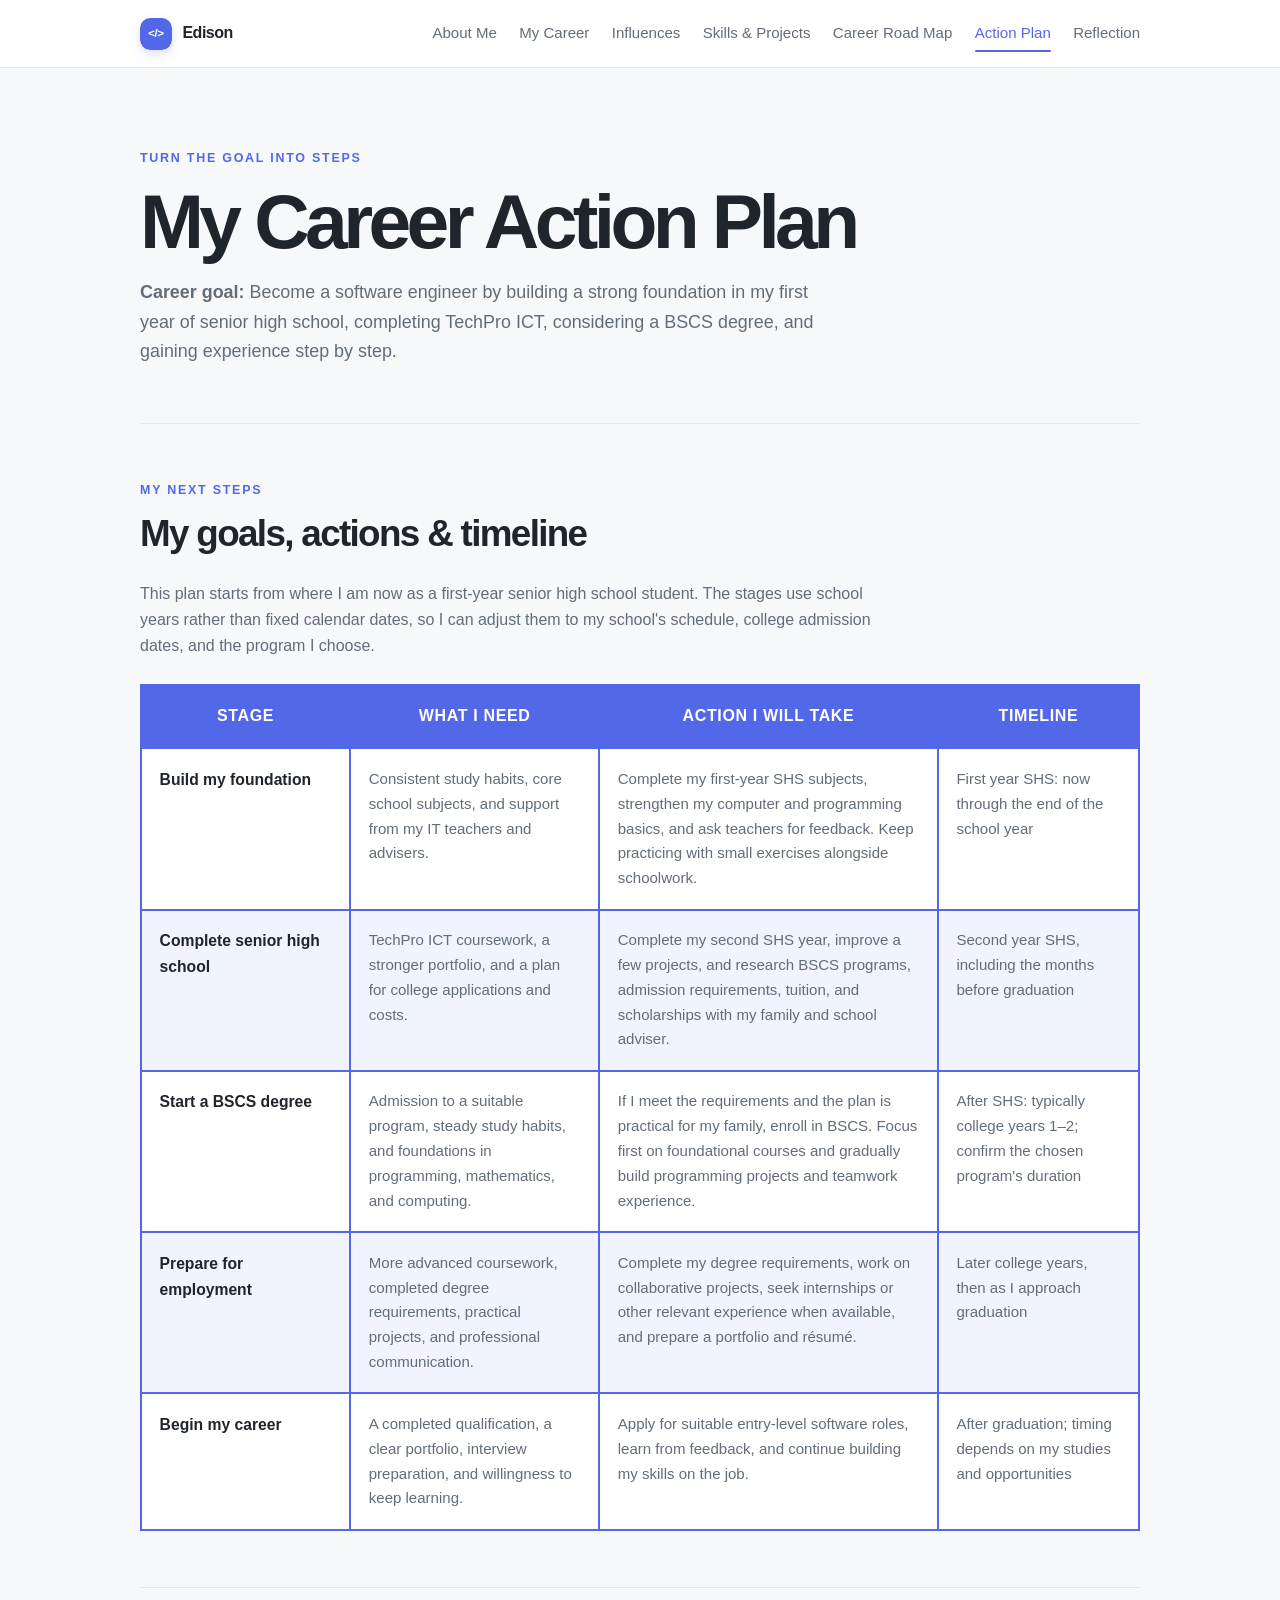
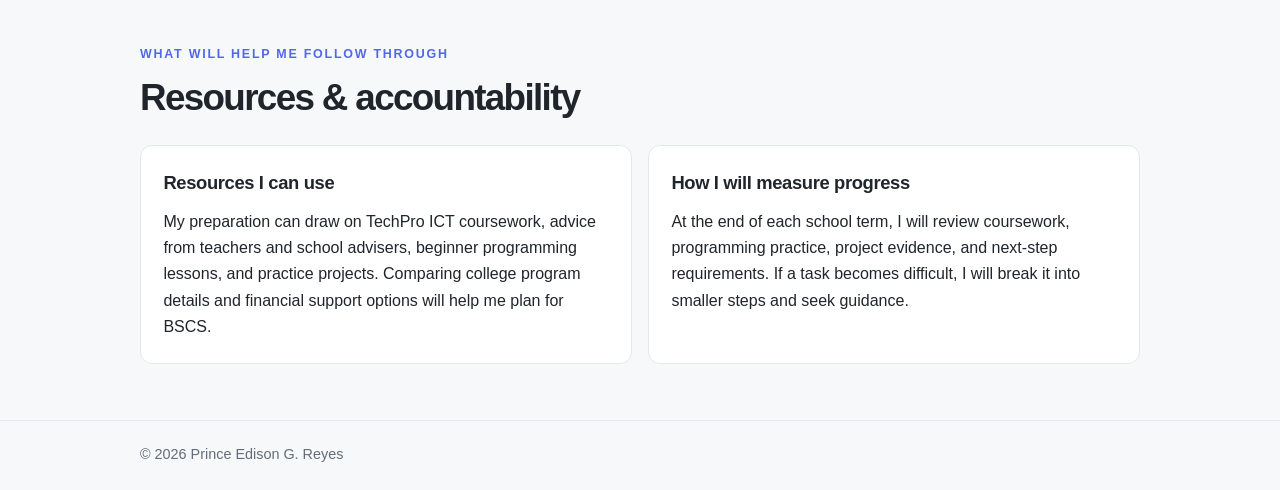
==== action-plan.html @ 45c9e908 "commit" ====
<!DOCTYPE html>
<html lang="en">
<head>
  <meta charset="UTF-8">
  <meta name="viewport" content="width=device-width, initial-scale=1.0">
  <meta name="description" content="My timeline and action plan for preparing for a software engineering career.">
  <title>Career Action Plan | Edison</title>
  <link rel="stylesheet" href="style.css?v=3">
</head>
<body>
  <header class="site-header">
    <div class="container nav">
      <a class="brand" href="index.html"><span class="brand-mark" aria-hidden="true">&lt;/&gt;</span><span>Edison</span></a>
      <nav aria-label="Main navigation">
        <a href="index.html">About Me</a>
        <a href="career.html">My Career</a>
        <a href="influences.html">Influences</a>
        <a href="skills-projects.html">Skills &amp; Projects</a>
        <a href="career-roadmap.html">Career Road Map</a>
        <a href="action-plan.html" aria-current="page">Action Plan</a>
        <a href="reflection.html">Reflection</a>
      </nav>
    </div>
  </header>

  <main class="container">
    <section class="page-intro" aria-labelledby="page-title">
      <p class="eyebrow">Turn the goal into steps</p>
      <h1 id="page-title">My Career Action Plan</h1>
      <p class="intro"><strong>Career goal:</strong> Become a software engineer by building a strong foundation in my first year of senior high school, completing TechPro ICT, considering a BSCS degree, and gaining experience step by step.</p>
    </section>

    <section class="content-section" aria-labelledby="timeline-title">
      <p class="eyebrow">My next steps</p>
      <h2 class="section-title" id="timeline-title">My goals, actions &amp; timeline</h2>
      <p class="section-lead">This plan starts from where I am now as a first-year senior high school student. The stages use school years rather than fixed calendar dates, so I can adjust them to my school's schedule, college admission dates, and the program I choose.</p>
      <div class="action-table-wrap" role="region" aria-label="Career action plan table" tabindex="0">
        <table class="action-plan-table">
          <thead>
            <tr>
              <th scope="col">Stage</th>
              <th scope="col">What I Need</th>
              <th scope="col">Action I Will Take</th>
              <th scope="col">Timeline</th>
            </tr>
          </thead>
          <tbody>
            <tr>
              <th scope="row">Build my foundation</th>
              <td>Consistent study habits, core school subjects, and support from my IT teachers and advisers.</td>
              <td>Complete my first-year SHS subjects, strengthen my computer and programming basics, and ask teachers for feedback. Keep practicing with small exercises alongside schoolwork.</td>
              <td>First year SHS: now through the end of the school year</td>
            </tr>
            <tr>
              <th scope="row">Complete senior high school</th>
              <td>TechPro ICT coursework, a stronger portfolio, and a plan for college applications and costs.</td>
              <td>Complete my second SHS year, improve a few projects, and research BSCS programs, admission requirements, tuition, and scholarships with my family and school adviser.</td>
              <td>Second year SHS, including the months before graduation</td>
            </tr>
            <tr>
              <th scope="row">Start a BSCS degree</th>
              <td>Admission to a suitable program, steady study habits, and foundations in programming, mathematics, and computing.</td>
              <td>If I meet the requirements and the plan is practical for my family, enroll in BSCS. Focus first on foundational courses and gradually build programming projects and teamwork experience.</td>
              <td>After SHS: typically college years 1–2; confirm the chosen program's duration</td>
            </tr>
            <tr>
              <th scope="row">Prepare for employment</th>
              <td>More advanced coursework, completed degree requirements, practical projects, and professional communication.</td>
              <td>Complete my degree requirements, work on collaborative projects, seek internships or other relevant experience when available, and prepare a portfolio and résumé.</td>
              <td>Later college years, then as I approach graduation</td>
            </tr>
            <tr>
              <th scope="row">Begin my career</th>
              <td>A completed qualification, a clear portfolio, interview preparation, and willingness to keep learning.</td>
              <td>Apply for suitable entry-level software roles, learn from feedback, and continue building my skills on the job.</td>
              <td>After graduation; timing depends on my studies and opportunities</td>
            </tr>
          </tbody>
        </table>
      </div>
    </section>

    <section class="content-section" aria-labelledby="support-title">
      <p class="eyebrow">What will help me follow through</p>
      <h2 class="section-title" id="support-title">Resources &amp; accountability</h2>
      <div class="info-grid">
        <article class="info-card">
          <h3>Resources I can use</h3>
          <p>My preparation can draw on TechPro ICT coursework, advice from teachers and school advisers, beginner programming lessons, and practice projects. Comparing college program details and financial support options will help me plan for BSCS.</p>
        </article>
        <article class="info-card">
          <h3>How I will measure progress</h3>
          <p>At the end of each school term, I will review coursework, programming practice, project evidence, and next-step requirements. If a task becomes difficult, I will break it into smaller steps and seek guidance.</p>
        </article>
      </div>
    </section>
  </main>

  <footer class="site-footer">
    <div class="container"><p>&copy; <span id="current-year"></span> Prince Edison G. Reyes</p></div>
  </footer>
  <script src="script.js"></script>
</body>
</html>
---- style.css ----
:root {
  color-scheme: light;
  --ink: #20252c;
  --muted: #626d79;
  --paper: #f7f8fa;
  --accent: #5368e8;
  --line: #e4e7ec;
  --surface: #fff;
}

* {
  box-sizing: border-box;
}

html {
  scroll-behavior: smooth;
}

body {
  margin: 0;
  background: var(--paper);
  color: var(--ink);
  font-family: Arial, Helvetica, sans-serif;
  line-height: 1.65;
}

a {
  color: inherit;
}

.container {
  width: min(100% - 2.5rem, 1000px);
  margin-inline: auto;
}

.site-header {
  padding: 1.1rem 0;
  border-bottom: 1px solid var(--line);
  background: rgba(255, 255, 255, 0.92);
  animation: header-enter 500ms ease-out both;
}

.nav {
  display: flex;
  align-items: center;
  justify-content: space-between;
  gap: 1.5rem;
}

.brand {
  display: inline-flex;
  align-items: center;
  gap: 0.65rem;
  flex-shrink: 0;
  font-weight: 700;
  letter-spacing: -0.03em;
  text-decoration: none;
}

.brand-mark {
  display: grid;
  width: 2rem;
  height: 2rem;
  place-items: center;
  border-radius: 0.65rem;
  background: var(--accent);
  color: #fff;
  font-size: 0.72rem;
  font-weight: 800;
  letter-spacing: -0.04em;
  box-shadow: 0 4px 10px rgba(83, 104, 232, 0.2);
}

nav {
  display: flex;
  flex-wrap: wrap;
  gap: 1.4rem;
}

nav a {
  position: relative;
  color: var(--muted);
  font-size: 0.94rem;
  text-decoration: none;
  text-underline-offset: 0.25em;
}

nav a::after {
  position: absolute;
  right: 0;
  bottom: -0.35rem;
  left: 0;
  height: 2px;
  border-radius: 2px;
  background: var(--accent);
  content: "";
  transform: scaleX(0);
  transform-origin: left center;
  transition: transform 220ms ease;
}

nav a:hover,
nav a:focus-visible,
nav a[aria-current="page"] {
  color: var(--accent);
}

nav a[aria-current="page"] {
  text-decoration: none;
}

nav a:hover::after,
nav a:focus-visible::after,
nav a[aria-current="page"]::after {
  transform: scaleX(1);
}

nav a:nth-child(1) { animation-delay: 80ms; }
nav a:nth-child(2) { animation-delay: 140ms; }
nav a:nth-child(3) { animation-delay: 200ms; }
nav a:nth-child(4) { animation-delay: 260ms; }
nav a:nth-child(5) { animation-delay: 320ms; }
nav a:nth-child(6) { animation-delay: 380ms; }
nav a:nth-child(7) { animation-delay: 440ms; }

nav a {
  animation: nav-link-enter 420ms ease-out both;
}

@keyframes header-enter {
  from {
    opacity: 0;
    transform: translateY(-12px);
  }

  to {
    opacity: 1;
    transform: translateY(0);
  }
}

@keyframes nav-link-enter {
  from {
    opacity: 0;
    transform: translateY(-6px);
  }

  to {
    opacity: 1;
    transform: translateY(0);
  }
}

h1,
h2,
h3,
p {
  margin-top: 0;
}

h1 {
  max-width: 760px;
  margin-bottom: 1rem;
  font-size: clamp(2.6rem, 7vw, 4.8rem);
  line-height: 1.06;
  letter-spacing: -0.06em;
}

h3 {
  margin-bottom: 0.65rem;
  font-size: 1.15rem;
  letter-spacing: -0.02em;
}

.hero {
  display: grid;
  grid-template-columns: minmax(0, 1fr) 260px;
  align-items: center;
  gap: 3rem;
  padding: 5.5rem 0;
}

.hero-copy {
  max-width: 650px;
}

.eyebrow {
  margin-bottom: 0.75rem;
  color: var(--accent);
  font-size: 0.78rem;
  font-weight: 700;
  letter-spacing: 0.14em;
  text-transform: uppercase;
}

.accent-text {
  color: var(--accent);
}

.intro {
  max-width: 680px;
  margin-bottom: 1.75rem;
  color: var(--muted);
  font-size: 1.12rem;
}

.button {
  display: inline-block;
  padding: 0.75rem 1.1rem;
  border: 2px solid var(--accent);
  border-radius: 0.5rem;
  background: var(--accent);
  color: #fff;
  font-weight: 700;
  text-decoration: none;
}

.button:hover,
.button:focus-visible {
  border-color: #3e52cf;
  background: #3e52cf;
}

.portrait {
  width: 240px;
  margin: 0;
  text-align: center;
}

.photo-caption {
  margin-top: 0.7rem;
  color: var(--muted);
  font-size: 0.8rem;
}

.profile-photo {
  width: 100%;
  aspect-ratio: 1;
  object-fit: cover;
  border: 8px solid var(--surface);
  border-radius: 50%;
  box-shadow: 0 0 0 1px var(--line), 0 16px 40px rgba(36, 48, 92, 0.1);
  filter: contrast(1.02) saturate(1.02) brightness(1.12);
  transform: scale(1.02);
  image-rendering: auto;
}

.page-intro {
  padding: 5rem 0 3.5rem;
}

.page-intro .intro {
  margin-bottom: 0;
}

.content-section {
  padding: 3.5rem 0;
  border-top: 1px solid var(--line);
}

.section-title {
  margin-bottom: 1.5rem;
  font-size: clamp(1.75rem, 4vw, 2.3rem);
  line-height: 1.2;
  letter-spacing: -0.045em;
}

.info-grid,
.skills-grid,
.requirements-grid,
.project-grid {
  display: grid;
  grid-template-columns: repeat(2, minmax(0, 1fr));
  gap: 1rem;
}

.info-card,
.project-card {
  padding: 1.4rem;
  border: 1px solid var(--line);
  border-radius: 0.75rem;
  background: var(--surface);
}

.info-card p:last-child,
.project-card p:last-child {
  margin-bottom: 0;
}

.info-grid .info-card:first-child {
  grid-column: auto;
}

.edit-note {
  display: block;
  margin-top: 0.5rem;
  color: var(--muted);
  font-size: 0.88rem;
  font-style: italic;
}

.callout {
  margin-top: 1.25rem;
  padding: 1.5rem;
  border-left: 4px solid var(--accent);
  border-radius: 0 0.75rem 0.75rem 0;
  background: #eef0ff;
}

.callout h3,
.callout h2 {
  margin-bottom: 0.5rem;
}

.callout p:last-child {
  margin-bottom: 0;
}

.contact-section {
  padding-bottom: 4rem;
}

.social-links {
  display: flex;
  flex-wrap: wrap;
  gap: 0.75rem;
  margin-top: 1.25rem;
}

.social-link {
  display: grid;
  width: 48px;
  height: 48px;
  place-items: center;
  border: 1px solid var(--line);
  border-radius: 50%;
  background: var(--surface);
  color: var(--accent);
  transition: background-color 150ms ease, color 150ms ease, transform 150ms ease;
}

.social-link:hover,
.social-link:focus-visible {
  transform: translateY(-2px);
  background: var(--accent);
  color: #fff;
}

.social-link:focus-visible {
  outline: 3px solid #aeb8ff;
  outline-offset: 3px;
}

.social-link svg {
  width: 23px;
  height: 23px;
  fill: none;
  stroke: currentColor;
  stroke-linecap: round;
  stroke-linejoin: round;
  stroke-width: 1.8;
}

.social-link .icon-dot {
  fill: currentColor;
  stroke: none;
}

.social-note {
  margin-top: 0.85rem;
  color: var(--muted);
  font-size: 0.85rem;
}

.section-lead {
  max-width: 740px;
  margin-bottom: 1.5rem;
  color: var(--muted);
}

.storage-note {
  margin: -0.6rem 0 1.5rem;
  color: var(--muted);
  font-size: 0.88rem;
}

.career-visual {
  display: flex;
  flex-wrap: wrap;
  align-items: center;
  justify-content: center;
  gap: 0.65rem;
  margin: 1.5rem 0;
  padding: 1.25rem;
  border: 1px solid var(--line);
  border-radius: 0.75rem;
  background: var(--surface);
  color: var(--accent);
  font-weight: 700;
}

.career-visual span:nth-child(odd) {
  padding: 0.45rem 0.7rem;
  border-radius: 2rem;
  background: #eef0ff;
}

.analysis-draft {
  display: grid;
  gap: 0.25rem;
  padding: 1.5rem;
  border: 1px solid var(--line);
  border-radius: 0.75rem;
  background: var(--surface);
}

.analysis-draft p {
  margin-bottom: 0.75rem;
}

.analysis-draft p:last-child {
  margin-bottom: 0;
}

.quick-links {
  display: grid;
  grid-template-columns: repeat(2, minmax(0, 1fr));
  gap: 0.75rem;
}

.quick-link {
  display: flex;
  justify-content: space-between;
  gap: 1rem;
  padding: 1rem 1.1rem;
  border: 1px solid var(--line);
  border-radius: 0.6rem;
  background: var(--surface);
  color: var(--accent);
  font-weight: 700;
  text-decoration: none;
}

.quick-link:hover,
.quick-link:focus-visible {
  border-color: var(--accent);
}

.factor-list {
  display: grid;
  gap: 0.8rem;
}

.factor-row {
  display: grid;
  grid-template-columns: 130px minmax(0, 1fr);
  gap: 1.25rem;
  padding: 1.35rem;
  border: 1px solid var(--line);
  border-radius: 0.75rem;
  background: var(--surface);
}

.factor-row h3 {
  margin-bottom: 0.45rem;
}

.factor-row p {
  margin-bottom: 0;
  color: var(--muted);
}

.factor-label {
  color: var(--accent);
  font-size: 0.78rem;
  font-weight: 700;
  letter-spacing: 0.1em;
  text-transform: uppercase;
}

.action-table-wrap {
  overflow-x: auto;
  border: 2px solid var(--accent);
  background: var(--surface);
}

.action-plan-table {
  width: 100%;
  min-width: 760px;
  table-layout: fixed;
  border-collapse: separate;
  border-spacing: 0;
  text-align: left;
}

.action-plan-table tr > :nth-child(1) {
  width: 21%;
}

.action-plan-table tr > :nth-child(2) {
  width: 25%;
}

.action-plan-table tr > :nth-child(3) {
  width: 34%;
}

.action-plan-table tr > :nth-child(4) {
  width: 20%;
}

.action-plan-table th,
.action-plan-table td {
  padding: 1.1rem;
  border-right: 2px solid var(--accent);
  border-bottom: 2px solid var(--accent);
  vertical-align: top;
}

.action-plan-table tr > :last-child {
  border-right: 0;
}

.action-plan-table tbody tr:last-child > * {
  border-bottom: 0;
}

.action-plan-table thead th {
  border-bottom: 2px solid var(--accent);
  background: var(--accent);
  color: #fff;
  font-size: 1rem;
  font-weight: 700;
  letter-spacing: 0.04em;
  text-align: center;
  text-transform: uppercase;
}

.action-plan-table tbody th {
  width: 22%;
  color: var(--ink);
  font-size: 0.98rem;
  text-align: left;
}

.action-plan-table td {
  color: var(--muted);
  font-size: 0.94rem;
}

.action-plan-table tbody tr:nth-child(even) {
  background: #f1f3ff;
}

.reflection-list {
  display: grid;
  gap: 0.85rem;
}

.reflection-prompt {
  padding: 1.3rem 1.4rem;
  border-left: 4px solid #cbd1ff;
  border-radius: 0 0.65rem 0.65rem 0;
  background: var(--surface);
}

.reflection-prompt h3 {
  margin-bottom: 0.55rem;
}

.reflection-prompt p {
  margin-bottom: 0;
  color: var(--muted);
}

.reflection-note {
  margin-bottom: 3.5rem;
}

.skill-card {
  border-top: 3px solid #cbd1ff;
}

.skills-grid .skill-card:last-child {
  grid-column: 1 / -1;
  justify-self: center;
  width: calc((100% - 1rem) / 2);
}

.evidence {
  color: var(--muted);
  font-size: 0.92rem;
}

.project-card {
  padding: 1.6rem;
}

.project-card p {
  color: var(--muted);
}

.project-card strong {
  color: var(--ink);
}

.project-card a {
  color: var(--accent);
  font-weight: 700;
  text-underline-offset: 0.2em;
}

.project-number,
.step-label {
  color: var(--accent);
  font-size: 0.76rem;
  font-weight: 700;
  letter-spacing: 0.12em;
}

.project-card h3 {
  font-size: 1.35rem;
}

.evidence-image {
  margin-top: 1.25rem;
  padding-top: 1rem;
  border-top: 1px solid var(--line);
}

.evidence-image img {
  display: block;
  width: 100%;
  max-height: 420px;
  object-fit: contain;
  object-position: center;
  border: 1px solid var(--line);
  border-radius: 0.5rem;
  background: var(--paper);
}

.evidence-image a {
  display: block;
  cursor: zoom-in;
}

.image-viewer {
  position: relative;
  width: min(96vw, 1200px);
  max-width: none;
  max-height: 94vh;
  padding: 3rem 1rem 1rem;
  border: 1px solid var(--line);
  border-radius: 0.75rem;
  background: var(--surface);
}

.image-viewer::backdrop {
  background: rgba(16, 20, 30, 0.82);
}

.image-viewer img {
  display: block;
  width: 100%;
  max-height: calc(94vh - 4rem);
  object-fit: contain;
}

.image-viewer-close {
  position: absolute;
  top: 0.5rem;
  right: 0.6rem;
  width: 2.25rem;
  height: 2.25rem;
  border: 0;
  border-radius: 50%;
  background: var(--paper);
  color: var(--ink);
  font-size: 1.5rem;
  line-height: 1;
  cursor: pointer;
}

.evidence-image figcaption,
.evidence-image-hint {
  margin: 0.5rem 0 0;
  color: var(--muted);
  font-size: 0.85rem;
  overflow-wrap: anywhere;
}

.evidence-image[hidden],
.evidence-image img[hidden],
.evidence-image figcaption[hidden],
.evidence-image-hint[hidden] {
  display: none;
}

.requirements-grid ul {
  margin-bottom: 0;
  padding-left: 1.2rem;
  color: var(--muted);
}

.requirements-grid li + li {
  margin-top: 0.7rem;
}

.roadmap {
  display: grid;
  gap: 1rem;
  margin: 0;
  padding: 0;
  list-style: none;
}

.roadmap-step {
  display: grid;
  grid-template-columns: 100px minmax(0, 1fr);
  gap: 1.25rem;
  padding: 1.5rem;
  border: 1px solid var(--line);
  border-radius: 0.75rem;
  background: var(--surface);
}

.roadmap-step h3 {
  margin-bottom: 0.5rem;
}

.roadmap-step p {
  color: var(--muted);
}

.roadmap-step .milestone {
  margin-bottom: 0;
  font-size: 0.92rem;
}

.milestone strong {
  color: var(--ink);
}

.roadmap-note {
  margin: 0 0 3.5rem;
}

.site-footer {
  padding: 1.4rem 0;
  border-top: 1px solid var(--line);
  color: var(--muted);
  font-size: 0.9rem;
}

.site-footer p {
  margin: 0;
}

[data-reveal] {
  opacity: 0;
  transform: translateY(18px);
  transition: opacity 600ms ease, transform 600ms cubic-bezier(0.2, 0.7, 0.2, 1);
}

[data-reveal].is-visible {
  opacity: 1;
  transform: translateY(0);
}

.info-card,
.project-card,
.factor-row,
.roadmap-step,
.action-card {
  transition: transform 220ms ease, box-shadow 220ms ease, border-color 220ms ease;
}

.info-card:hover,
.project-card:hover,
.factor-row:hover,
.roadmap-step:hover,
.action-card:hover {
  transform: translateY(-4px);
  border-color: #cbd1ff;
  box-shadow: 0 12px 28px rgba(36, 48, 92, 0.09);
}

.button,
.quick-link,
.brand,
nav a {
  transition: color 180ms ease, background-color 180ms ease, border-color 180ms ease, transform 180ms ease;
}

.button:hover,
.button:focus-visible {
  transform: translateY(-2px);
  box-shadow: 0 8px 18px rgba(83, 104, 232, 0.24);
}

.quick-link:hover,
.quick-link:focus-visible {
  transform: translateY(-2px);
  box-shadow: 0 8px 18px rgba(36, 48, 92, 0.08);
}

.brand:hover,
.brand:focus-visible {
  color: var(--accent);
}

.brand:hover .brand-mark,
.brand:focus-visible .brand-mark {
  transform: rotate(-6deg) scale(1.05);
}

.brand-mark {
  transition: transform 180ms ease, box-shadow 180ms ease;
}

.profile-photo {
  transition: transform 300ms ease, box-shadow 300ms ease;
}

.portrait:hover .profile-photo {
  transform: scale(1.035);
  box-shadow: 0 0 0 1px var(--line), 0 20px 48px rgba(36, 48, 92, 0.16);
}

.career-visual span:nth-child(odd) {
  transition: transform 180ms ease, background-color 180ms ease;
}

.career-visual span:nth-child(odd):hover {
  transform: translateY(-3px);
  background: #dfe3ff;
}

.social-link svg {
  transition: transform 180ms ease;
}

.social-link:hover svg,
.social-link:focus-visible svg {
  transform: scale(1.12);
}

@media (prefers-reduced-motion: reduce) {
  *,
  *::before,
  *::after {
    scroll-behavior: auto !important;
    animation-duration: 0.01ms !important;
    animation-iteration-count: 1 !important;
    transition-duration: 0.01ms !important;
  }

  [data-reveal] {
    opacity: 1;
    transform: none;
  }

  .site-header,
  nav a {
    animation: none;
  }

  nav a::after {
    transition: none;
  }
}

@media (max-width: 700px) {
  .nav {
    align-items: flex-start;
    flex-direction: column;
    gap: 0.75rem;
  }

  nav {
    gap: 0.6rem 1rem;
  }

  .hero {
    grid-template-columns: 1fr;
    gap: 2rem;
    padding: 4rem 0;
  }

  .portrait {
    width: 180px;
  }

  .page-intro {
    padding-top: 4rem;
  }

  .info-grid,
  .skills-grid,
  .requirements-grid,
  .project-grid,
  .quick-links {
    grid-template-columns: 1fr;
  }

  .skills-grid .skill-card:last-child {
    grid-column: auto;
    justify-self: stretch;
    width: 100%;
  }

  .roadmap-step {
    grid-template-columns: 1fr;
    gap: 0.5rem;
  }

  .factor-row {
    grid-template-columns: 1fr;
    gap: 0.4rem;
  }
}
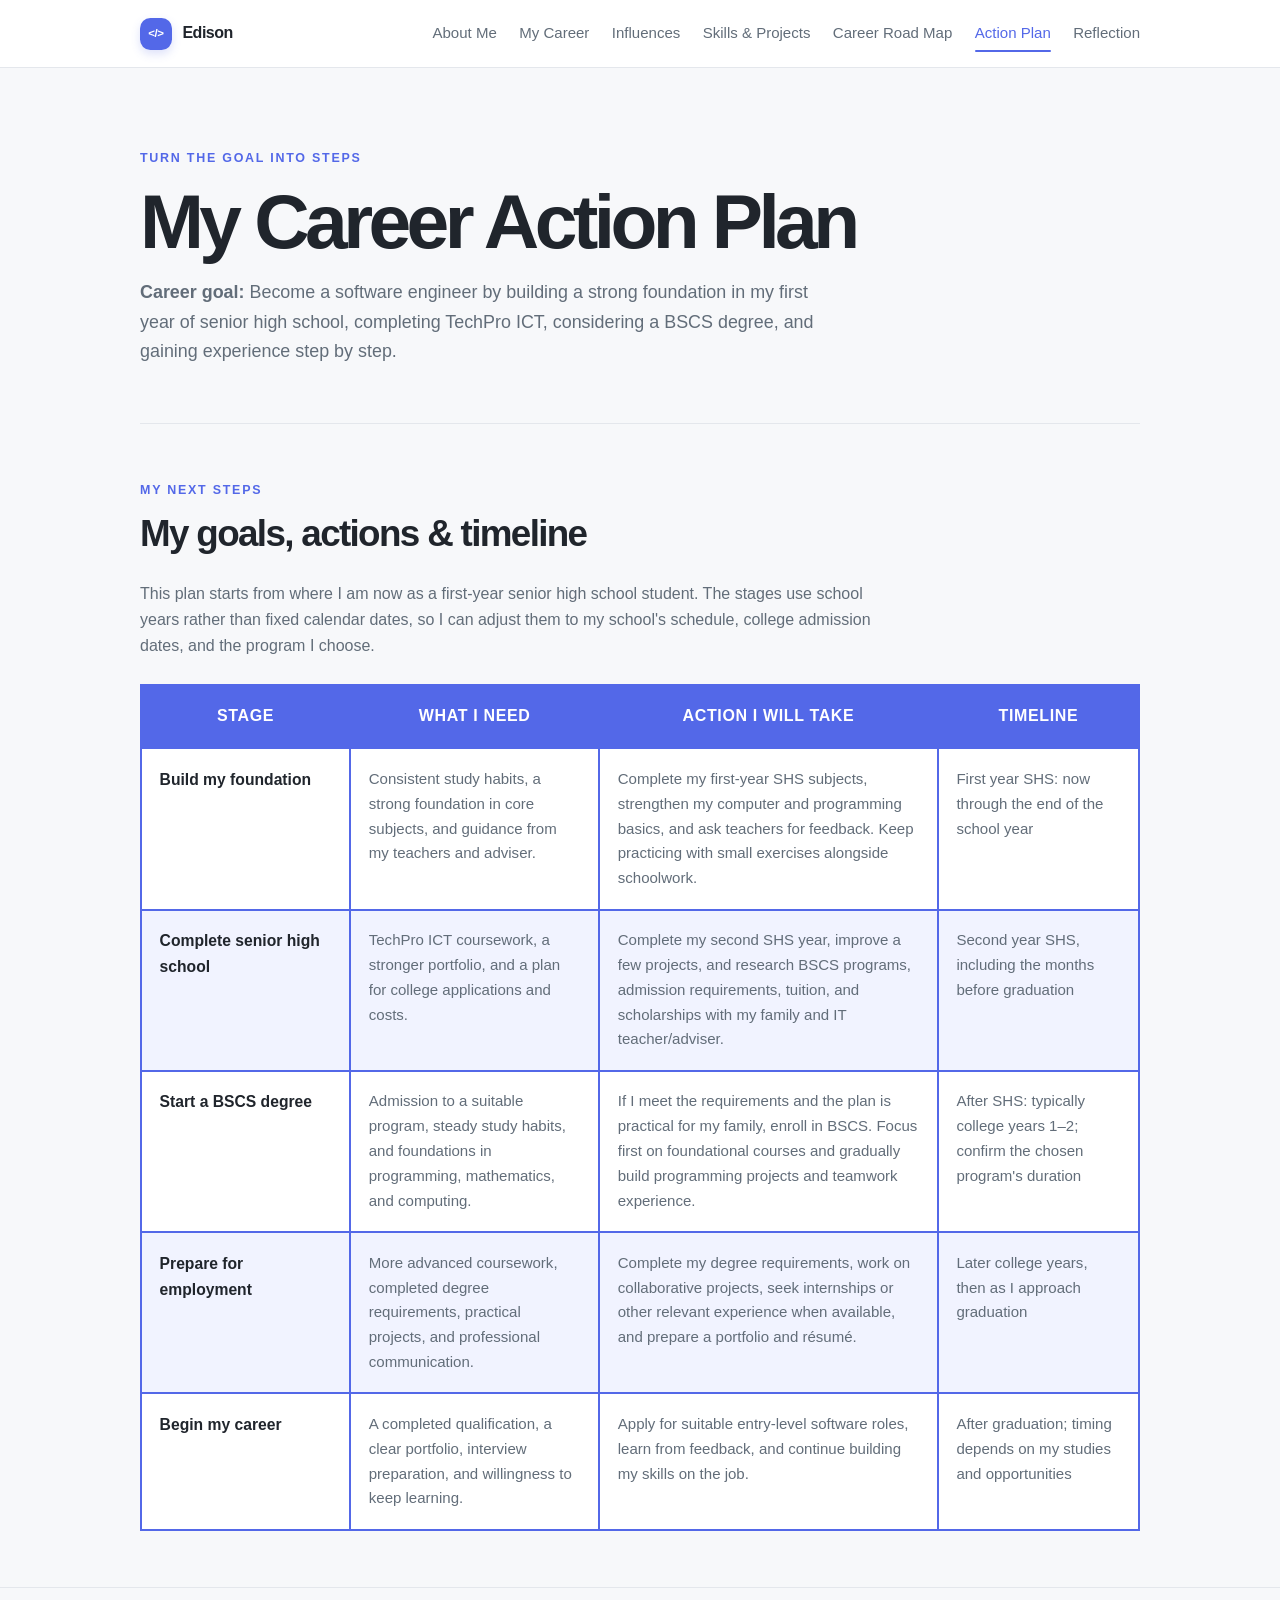
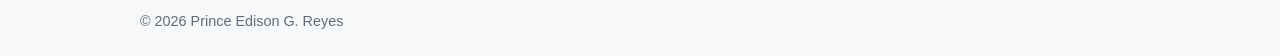
==== commit ce66501d: "removed some things and changed some things" ====
--- a/action-plan.html
+++ b/action-plan.html
@@ -47,14 +47,14 @@
           <tbody>
             <tr>
               <th scope="row">Build my foundation</th>
-              <td>Consistent study habits, core school subjects, and support from my IT teachers and advisers.</td>
+              <td>Consistent study habits, a strong foundation in core subjects, and guidance from my teachers and adviser.</td>
               <td>Complete my first-year SHS subjects, strengthen my computer and programming basics, and ask teachers for feedback. Keep practicing with small exercises alongside schoolwork.</td>
               <td>First year SHS: now through the end of the school year</td>
             </tr>
             <tr>
               <th scope="row">Complete senior high school</th>
               <td>TechPro ICT coursework, a stronger portfolio, and a plan for college applications and costs.</td>
-              <td>Complete my second SHS year, improve a few projects, and research BSCS programs, admission requirements, tuition, and scholarships with my family and school adviser.</td>
+              <td>Complete my second SHS year, improve a few projects, and research BSCS programs, admission requirements, tuition, and scholarships with my family and IT teacher/adviser.</td>
               <td>Second year SHS, including the months before graduation</td>
             </tr>
             <tr>
@@ -80,20 +80,6 @@
       </div>
     </section>
 
-    <section class="content-section" aria-labelledby="support-title">
-      <p class="eyebrow">What will help me follow through</p>
-      <h2 class="section-title" id="support-title">Resources &amp; accountability</h2>
-      <div class="info-grid">
-        <article class="info-card">
-          <h3>Resources I can use</h3>
-          <p>My preparation can draw on TechPro ICT coursework, advice from teachers and school advisers, beginner programming lessons, and practice projects. Comparing college program details and financial support options will help me plan for BSCS.</p>
-        </article>
-        <article class="info-card">
-          <h3>How I will measure progress</h3>
-          <p>At the end of each school term, I will review coursework, programming practice, project evidence, and next-step requirements. If a task becomes difficult, I will break it into smaller steps and seek guidance.</p>
-        </article>
-      </div>
-    </section>
   </main>
 
   <footer class="site-footer">
--- a/style.css
+++ b/style.css
@@ -34,9 +34,12 @@
 }
 
 .site-header {
+  position: sticky;
+  top: 0;
+  z-index: 10;
   padding: 1.1rem 0;
   border-bottom: 1px solid var(--line);
-  background: rgba(255, 255, 255, 0.92);
+  background: rgba(255, 255, 255, 0.97);
   animation: header-enter 500ms ease-out both;
 }
 
